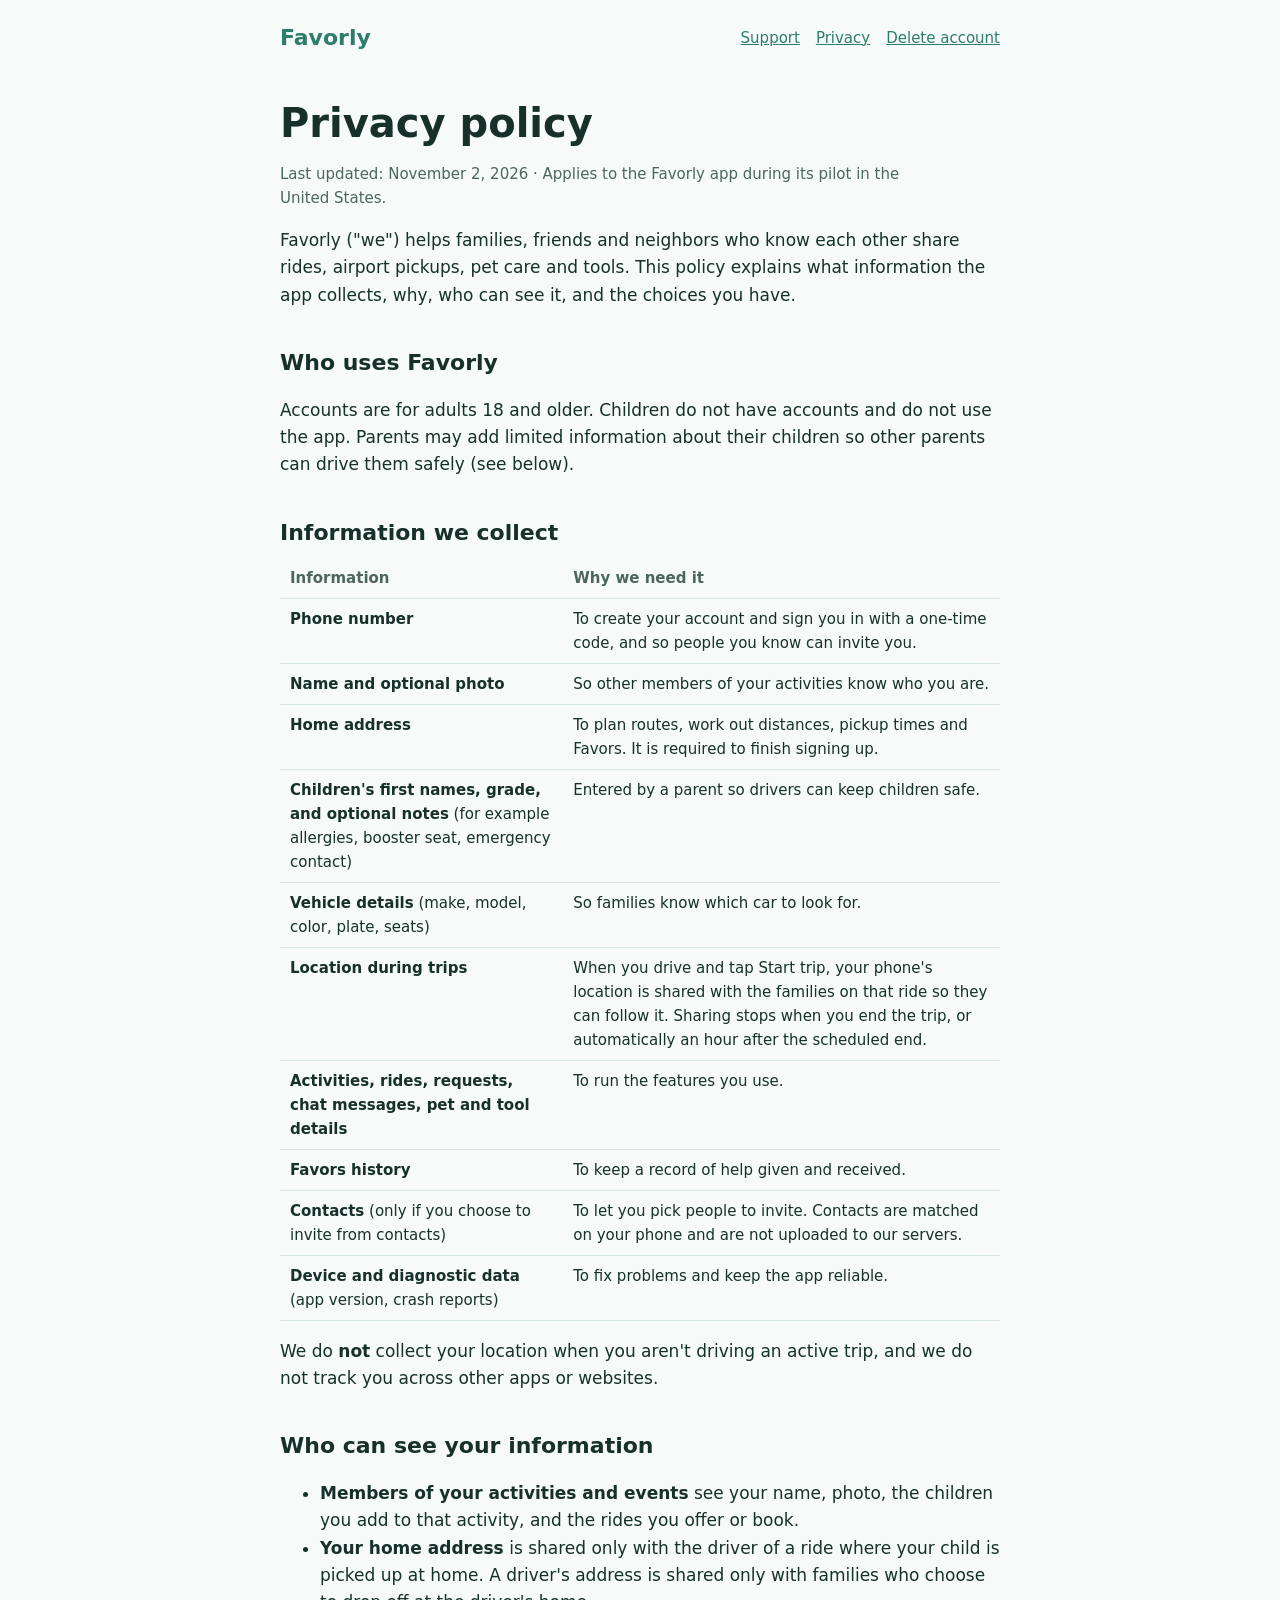
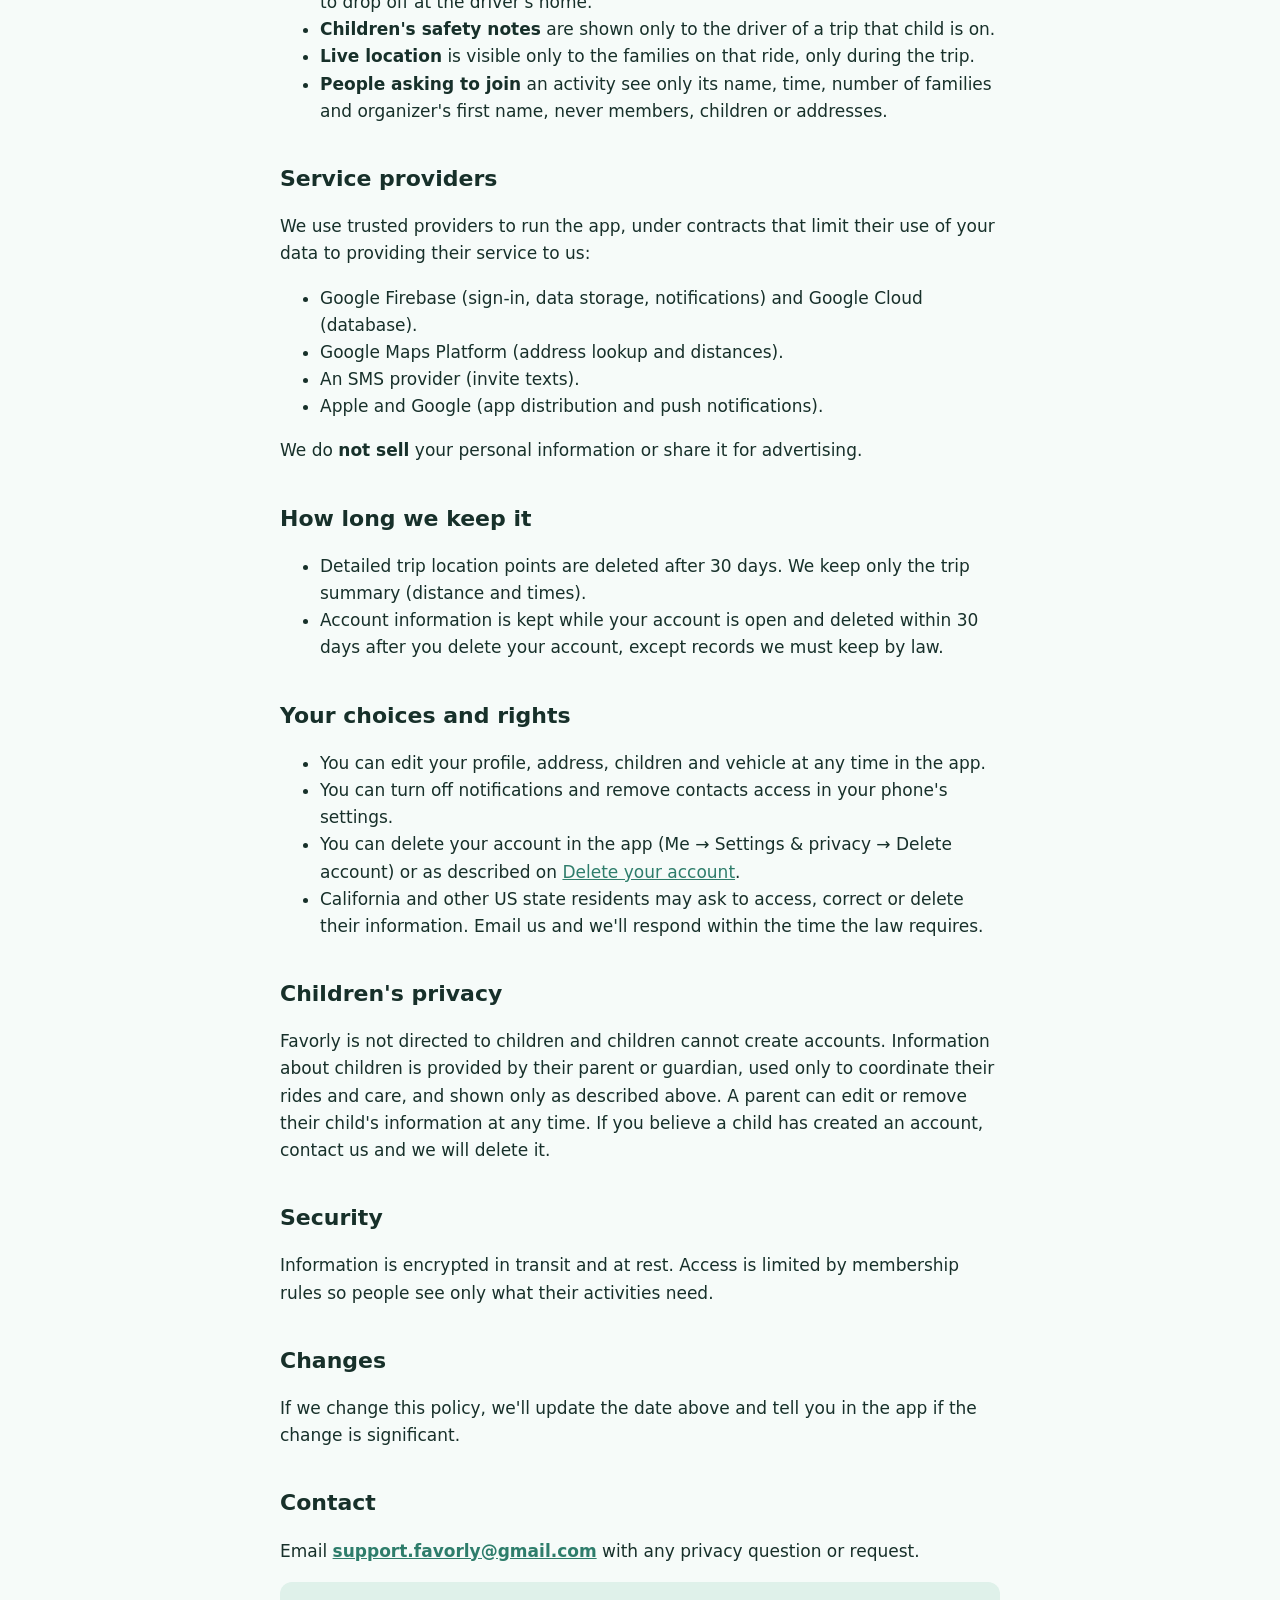
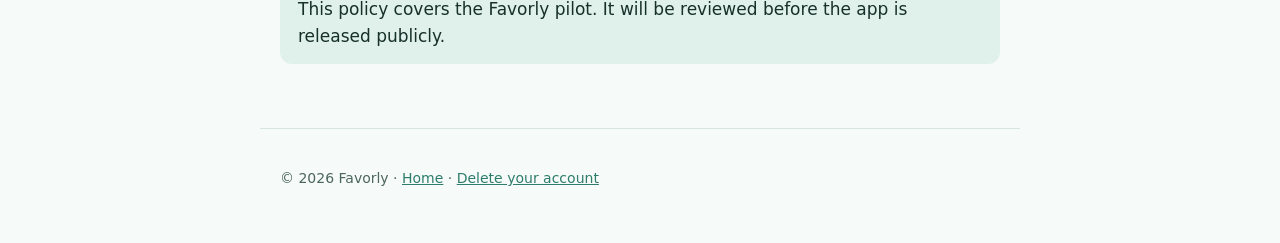
==== privacy.html @ c3bcbd7f "Add Favorly website: home and support, privacy policy, account deletion Co-Authored-By: Claude Opus " ====
<!doctype html>
<html lang="en">
<head>
  <meta charset="utf-8">
  <meta name="viewport" content="width=device-width, initial-scale=1, viewport-fit=cover">
  <title>Favorly Privacy Policy</title>
  <meta name="description" content="How Favorly collects, uses, shares and protects information.">
  <link rel="stylesheet" href="style.css">
</head>
<body>
  <header>
    <a class="brand" href="index.html">Favorly</a>
    <nav>
      <a href="index.html#support">Support</a>
      <a href="privacy.html">Privacy</a>
      <a href="delete-account.html">Delete account</a>
    </nav>
  </header>
  <main>
    <h1>Privacy policy</h1>
    <p class="meta">Last updated: November 2, 2026 · Applies to the Favorly app during its pilot in the United States.</p>

    <p>Favorly ("we") helps families, friends and neighbors who know each other share rides, airport pickups, pet care and tools. This policy explains what information the app collects, why, who can see it, and the choices you have.</p>

    <h2>Who uses Favorly</h2>
    <p>Accounts are for adults 18 and older. Children do not have accounts and do not use the app. Parents may add limited information about their children so other parents can drive them safely (see below).</p>

    <h2>Information we collect</h2>
    <div class="table-wrap">
      <table>
        <tr><th>Information</th><th>Why we need it</th></tr>
        <tr><td><strong>Phone number</strong></td><td>To create your account and sign you in with a one-time code, and so people you know can invite you.</td></tr>
        <tr><td><strong>Name and optional photo</strong></td><td>So other members of your activities know who you are.</td></tr>
        <tr><td><strong>Home address</strong></td><td>To plan routes, work out distances, pickup times and Favors. It is required to finish signing up.</td></tr>
        <tr><td><strong>Children's first names, grade, and optional notes</strong> (for example allergies, booster seat, emergency contact)</td><td>Entered by a parent so drivers can keep children safe.</td></tr>
        <tr><td><strong>Vehicle details</strong> (make, model, color, plate, seats)</td><td>So families know which car to look for.</td></tr>
        <tr><td><strong>Location during trips</strong></td><td>When you drive and tap Start trip, your phone's location is shared with the families on that ride so they can follow it. Sharing stops when you end the trip, or automatically an hour after the scheduled end.</td></tr>
        <tr><td><strong>Activities, rides, requests, chat messages, pet and tool details</strong></td><td>To run the features you use.</td></tr>
        <tr><td><strong>Favors history</strong></td><td>To keep a record of help given and received.</td></tr>
        <tr><td><strong>Contacts</strong> (only if you choose to invite from contacts)</td><td>To let you pick people to invite. Contacts are matched on your phone and are not uploaded to our servers.</td></tr>
        <tr><td><strong>Device and diagnostic data</strong> (app version, crash reports)</td><td>To fix problems and keep the app reliable.</td></tr>
      </table>
    </div>
    <p>We do <strong>not</strong> collect your location when you aren't driving an active trip, and we do not track you across other apps or websites.</p>

    <h2>Who can see your information</h2>
    <ul>
      <li><strong>Members of your activities and events</strong> see your name, photo, the children you add to that activity, and the rides you offer or book.</li>
      <li><strong>Your home address</strong> is shared only with the driver of a ride where your child is picked up at home. A driver's address is shared only with families who choose to drop off at the driver's home.</li>
      <li><strong>Children's safety notes</strong> are shown only to the driver of a trip that child is on.</li>
      <li><strong>Live location</strong> is visible only to the families on that ride, only during the trip.</li>
      <li><strong>People asking to join</strong> an activity see only its name, time, number of families and organizer's first name, never members, children or addresses.</li>
    </ul>

    <h2>Service providers</h2>
    <p>We use trusted providers to run the app, under contracts that limit their use of your data to providing their service to us:</p>
    <ul>
      <li>Google Firebase (sign-in, data storage, notifications) and Google Cloud (database).</li>
      <li>Google Maps Platform (address lookup and distances).</li>
      <li>An SMS provider (invite texts).</li>
      <li>Apple and Google (app distribution and push notifications).</li>
    </ul>
    <p>We do <strong>not sell</strong> your personal information or share it for advertising.</p>

    <h2>How long we keep it</h2>
    <ul>
      <li>Detailed trip location points are deleted after 30 days. We keep only the trip summary (distance and times).</li>
      <li>Account information is kept while your account is open and deleted within 30 days after you delete your account, except records we must keep by law.</li>
    </ul>

    <h2>Your choices and rights</h2>
    <ul>
      <li>You can edit your profile, address, children and vehicle at any time in the app.</li>
      <li>You can turn off notifications and remove contacts access in your phone's settings.</li>
      <li>You can delete your account in the app (Me → Settings &amp; privacy → Delete account) or as described on <a href="delete-account.html">Delete your account</a>.</li>
      <li>California and other US state residents may ask to access, correct or delete their information. Email us and we'll respond within the time the law requires.</li>
    </ul>

    <h2>Children's privacy</h2>
    <p>Favorly is not directed to children and children cannot create accounts. Information about children is provided by their parent or guardian, used only to coordinate their rides and care, and shown only as described above. A parent can edit or remove their child's information at any time. If you believe a child has created an account, contact us and we will delete it.</p>

    <h2>Security</h2>
    <p>Information is encrypted in transit and at rest. Access is limited by membership rules so people see only what their activities need.</p>

    <h2>Changes</h2>
    <p>If we change this policy, we'll update the date above and tell you in the app if the change is significant.</p>

    <h2>Contact</h2>
    <p>Email <a href="mailto:support.favorly@gmail.com"><strong>support.favorly@gmail.com</strong></a> with any privacy question or request.</p>

    <p class="note">This policy covers the Favorly pilot. It will be reviewed before the app is released publicly.</p>
  </main>
  <footer>
    <p>© 2026 Favorly · <a href="index.html">Home</a> · <a href="delete-account.html">Delete your account</a></p>
  </footer>
</body>
</html>
---- style.css ----
/* Favorly site: calm teal-green brand, readable text, light and dark. */
:root {
  --bg: #f6fbf9;
  --surface: #ffffff;
  --fg: #17302a;
  --muted: #4c665e;
  --accent: #2e7d6b;
  --accent-soft: #dff1ea;
  --line: #d5e6df;
  --font: "Inter", system-ui, -apple-system, "Segoe UI", Roboto, sans-serif;
  color-scheme: light;
}
@media (prefers-color-scheme: dark) {
  :root {
    --bg: #0f1a17; --surface: #16231f; --fg: #dcefe8; --muted: #9bb8ae;
    --accent: #7fd1b9; --accent-soft: #1d332c; --line: #26403a; color-scheme: dark;
  }
}
* { box-sizing: border-box; }
body { margin: 0; background: var(--bg); color: var(--fg); font: 17px/1.6 var(--font); }
a { color: var(--accent); }
a:focus-visible { outline: 2px solid var(--accent); outline-offset: 2px; }
header, main, footer { max-width: 760px; margin: 0 auto; padding-left: max(20px, env(safe-area-inset-left)); padding-right: max(20px, env(safe-area-inset-right)); }
header { display: flex; align-items: center; justify-content: space-between; gap: 16px; flex-wrap: wrap; padding-block: 20px; }
.brand { font-weight: 700; font-size: 22px; color: var(--accent); text-decoration: none; }
nav { display: flex; gap: 16px; flex-wrap: wrap; font-size: 15px; }
main { padding-block: 8px 48px; }
h1 { font-size: clamp(28px, 5vw, 40px); line-height: 1.2; text-wrap: balance; margin: 16px 0 8px; }
h2 { font-size: 22px; margin: 36px 0 8px; text-wrap: balance; }
h3 { font-size: 18px; margin: 24px 0 4px; }
p, li { max-width: 68ch; }
.lead { font-size: 19px; color: var(--muted); }
.card { background: var(--surface); border: 1px solid var(--line); border-radius: 14px; padding: 18px 20px; margin: 16px 0; }
.card h3 { margin-top: 0; }
.card p { margin-bottom: 0; }
.note { background: var(--accent-soft); border-radius: 12px; padding: 14px 18px; margin: 16px 0; }
.meta { color: var(--muted); font-size: 15px; }
table { border-collapse: collapse; width: 100%; font-size: 15px; }
.table-wrap { overflow-x: auto; }
th, td { text-align: left; vertical-align: top; padding: 8px 10px; border-bottom: 1px solid var(--line); }
th { color: var(--muted); font-weight: 600; }
footer { color: var(--muted); font-size: 14px; padding-block: 24px 40px; border-top: 1px solid var(--line); }
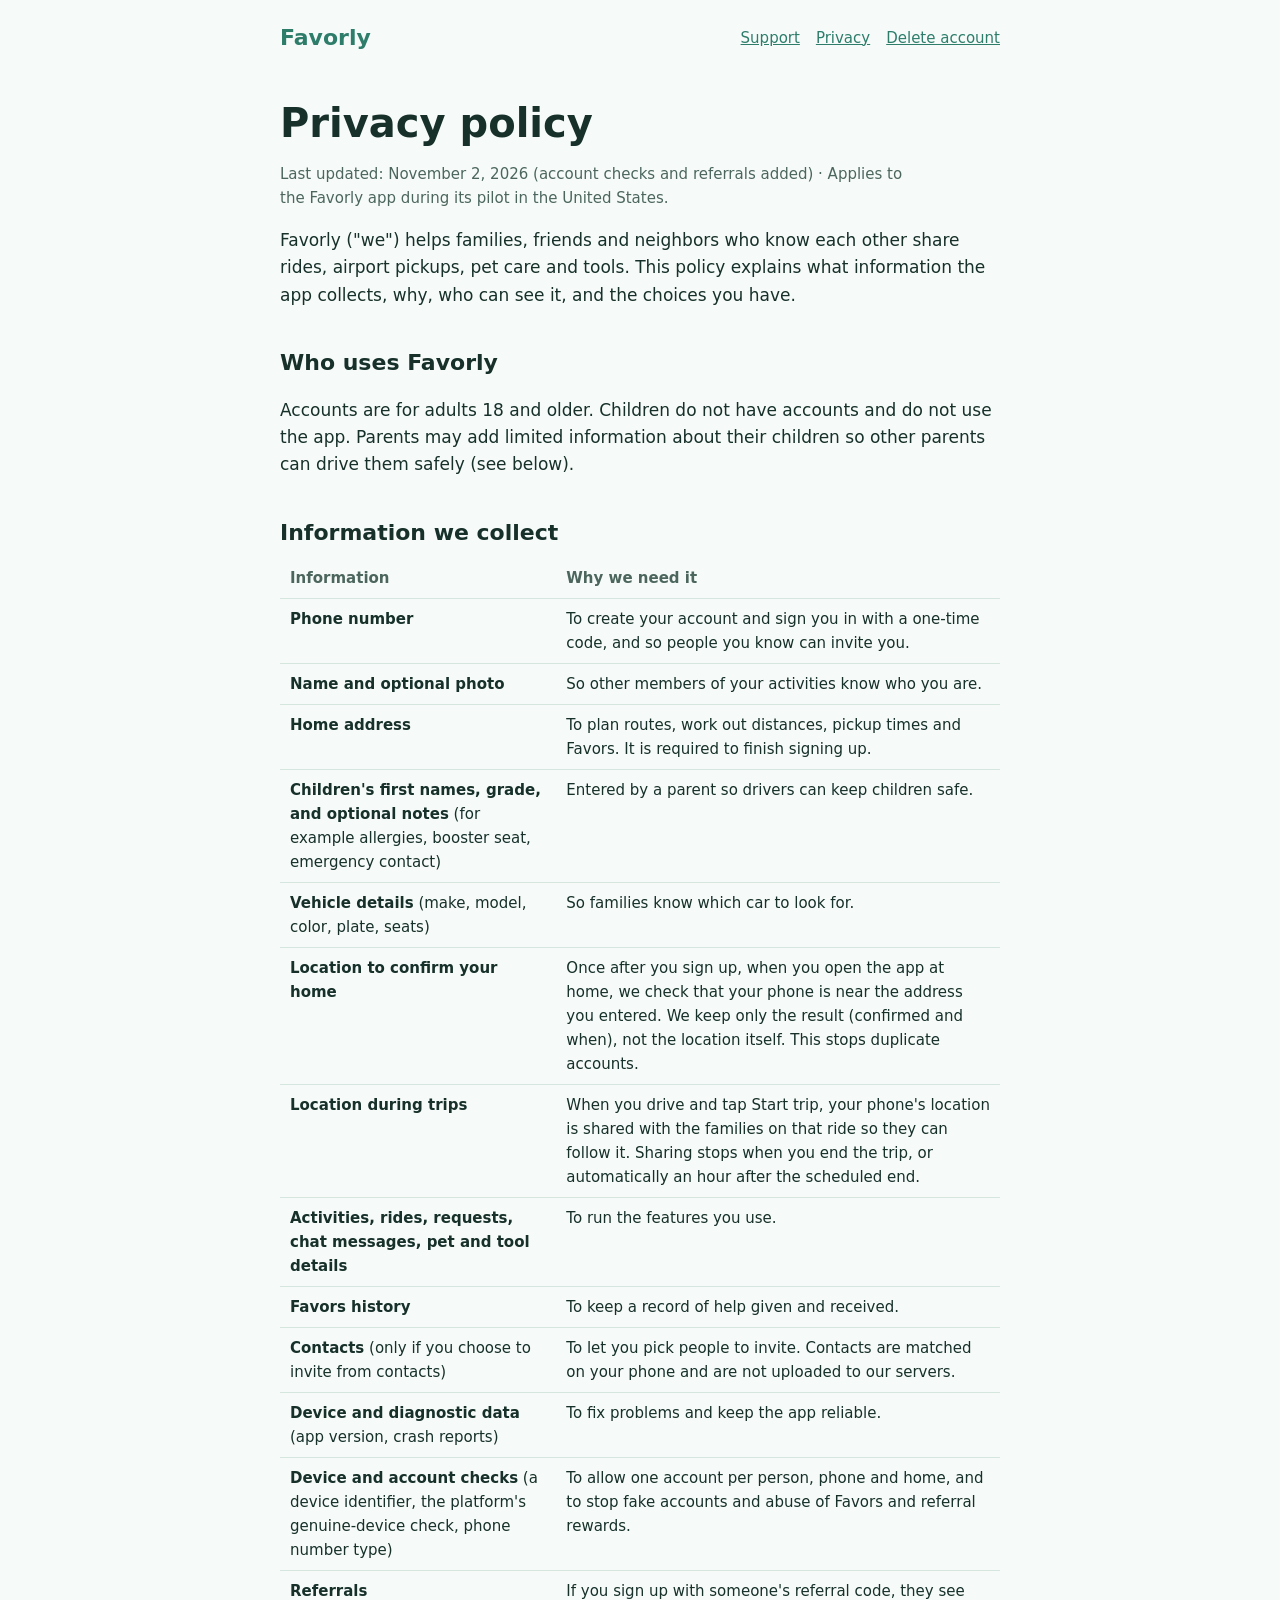
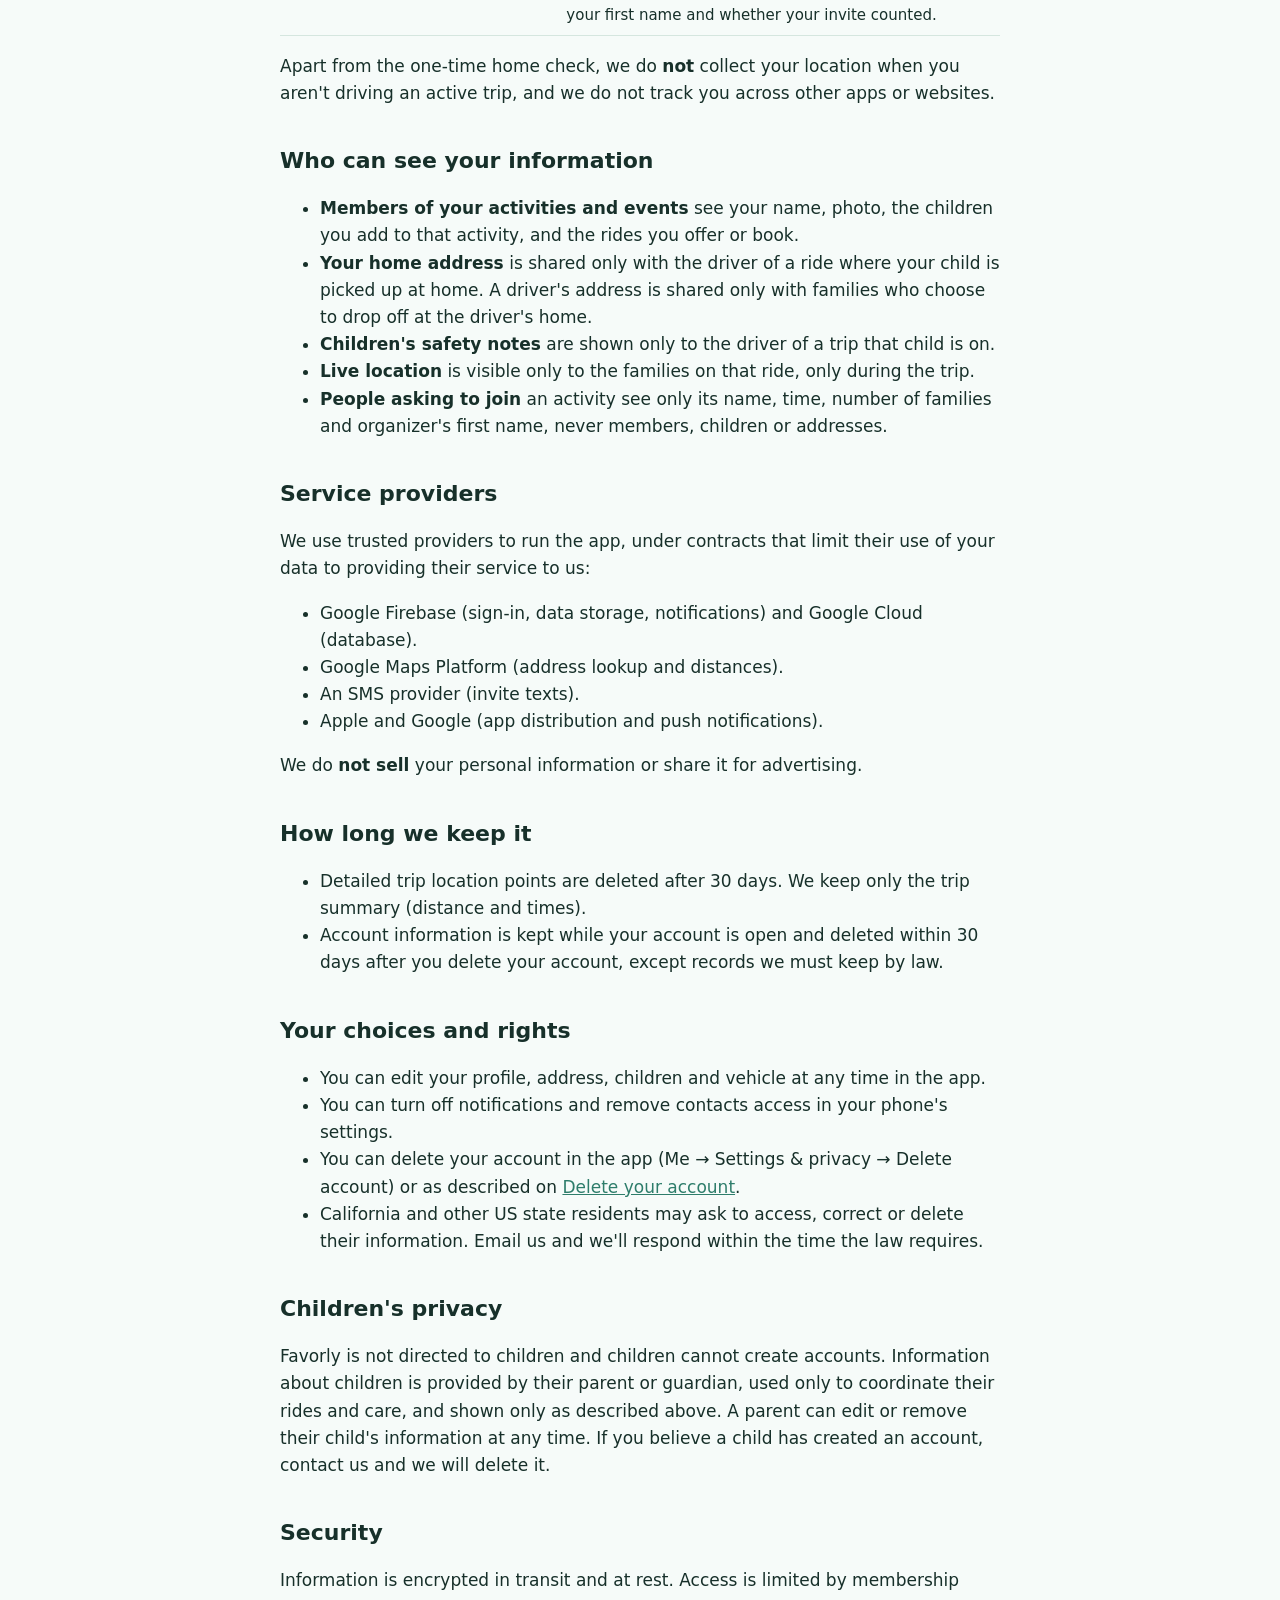
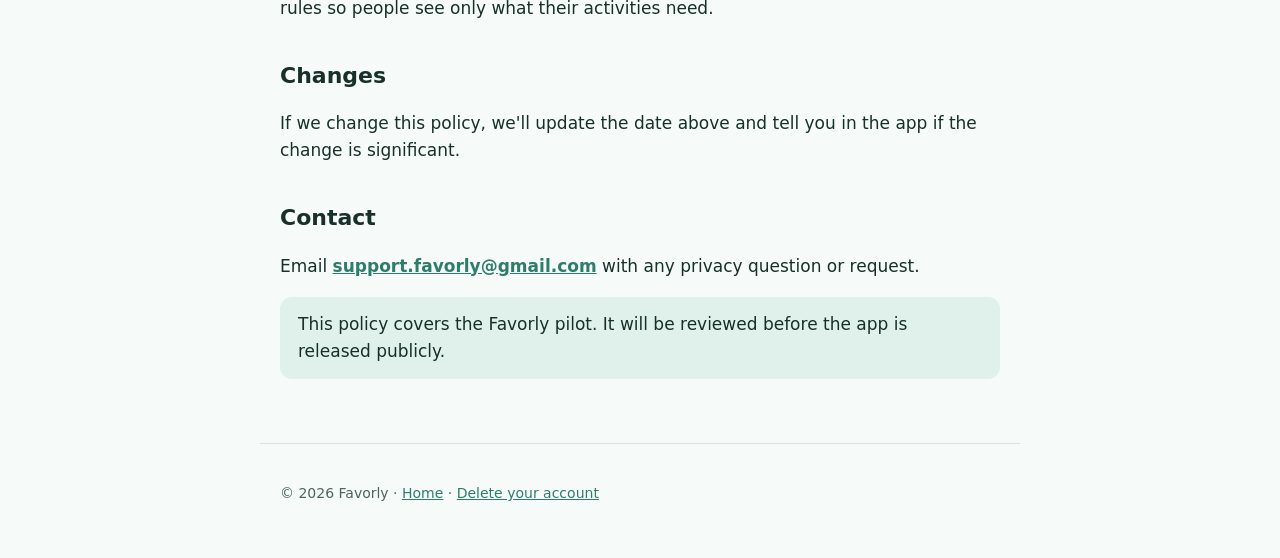
==== commit c2b7d8d8: "Privacy policy: add one-time home location check, device checks and referrals Co-Authored-By: Claude" ====
--- a/privacy.html
+++ b/privacy.html
@@ -18,7 +18,7 @@
   </header>
   <main>
     <h1>Privacy policy</h1>
-    <p class="meta">Last updated: November 2, 2026 · Applies to the Favorly app during its pilot in the United States.</p>
+    <p class="meta">Last updated: November 2, 2026 (account checks and referrals added) · Applies to the Favorly app during its pilot in the United States.</p>
 
     <p>Favorly ("we") helps families, friends and neighbors who know each other share rides, airport pickups, pet care and tools. This policy explains what information the app collects, why, who can see it, and the choices you have.</p>
 
@@ -34,14 +34,17 @@
         <tr><td><strong>Home address</strong></td><td>To plan routes, work out distances, pickup times and Favors. It is required to finish signing up.</td></tr>
         <tr><td><strong>Children's first names, grade, and optional notes</strong> (for example allergies, booster seat, emergency contact)</td><td>Entered by a parent so drivers can keep children safe.</td></tr>
         <tr><td><strong>Vehicle details</strong> (make, model, color, plate, seats)</td><td>So families know which car to look for.</td></tr>
+        <tr><td><strong>Location to confirm your home</strong></td><td>Once after you sign up, when you open the app at home, we check that your phone is near the address you entered. We keep only the result (confirmed and when), not the location itself. This stops duplicate accounts.</td></tr>
         <tr><td><strong>Location during trips</strong></td><td>When you drive and tap Start trip, your phone's location is shared with the families on that ride so they can follow it. Sharing stops when you end the trip, or automatically an hour after the scheduled end.</td></tr>
         <tr><td><strong>Activities, rides, requests, chat messages, pet and tool details</strong></td><td>To run the features you use.</td></tr>
         <tr><td><strong>Favors history</strong></td><td>To keep a record of help given and received.</td></tr>
         <tr><td><strong>Contacts</strong> (only if you choose to invite from contacts)</td><td>To let you pick people to invite. Contacts are matched on your phone and are not uploaded to our servers.</td></tr>
         <tr><td><strong>Device and diagnostic data</strong> (app version, crash reports)</td><td>To fix problems and keep the app reliable.</td></tr>
+        <tr><td><strong>Device and account checks</strong> (a device identifier, the platform's genuine-device check, phone number type)</td><td>To allow one account per person, phone and home, and to stop fake accounts and abuse of Favors and referral rewards.</td></tr>
+        <tr><td><strong>Referrals</strong></td><td>If you sign up with someone's referral code, they see your first name and whether your invite counted.</td></tr>
       </table>
     </div>
-    <p>We do <strong>not</strong> collect your location when you aren't driving an active trip, and we do not track you across other apps or websites.</p>
+    <p>Apart from the one-time home check, we do <strong>not</strong> collect your location when you aren't driving an active trip, and we do not track you across other apps or websites.</p>
 
     <h2>Who can see your information</h2>
     <ul>
